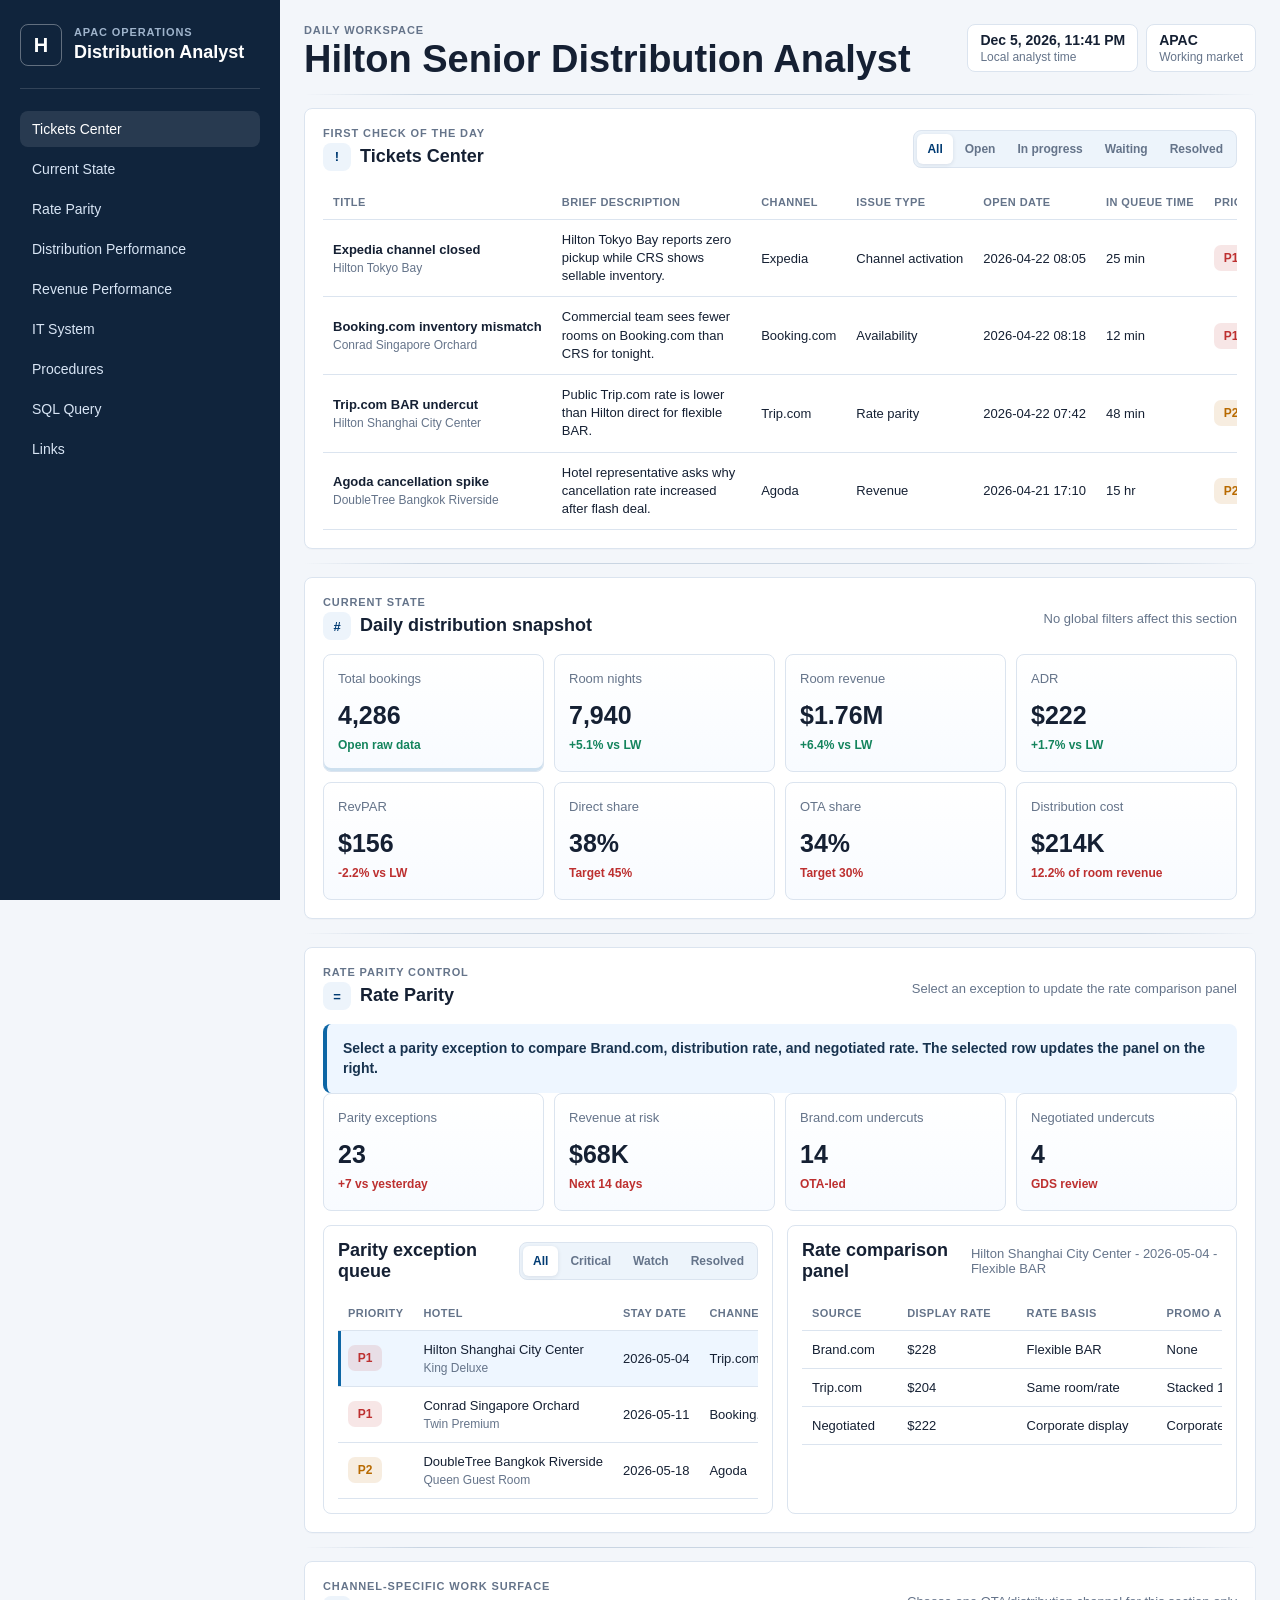
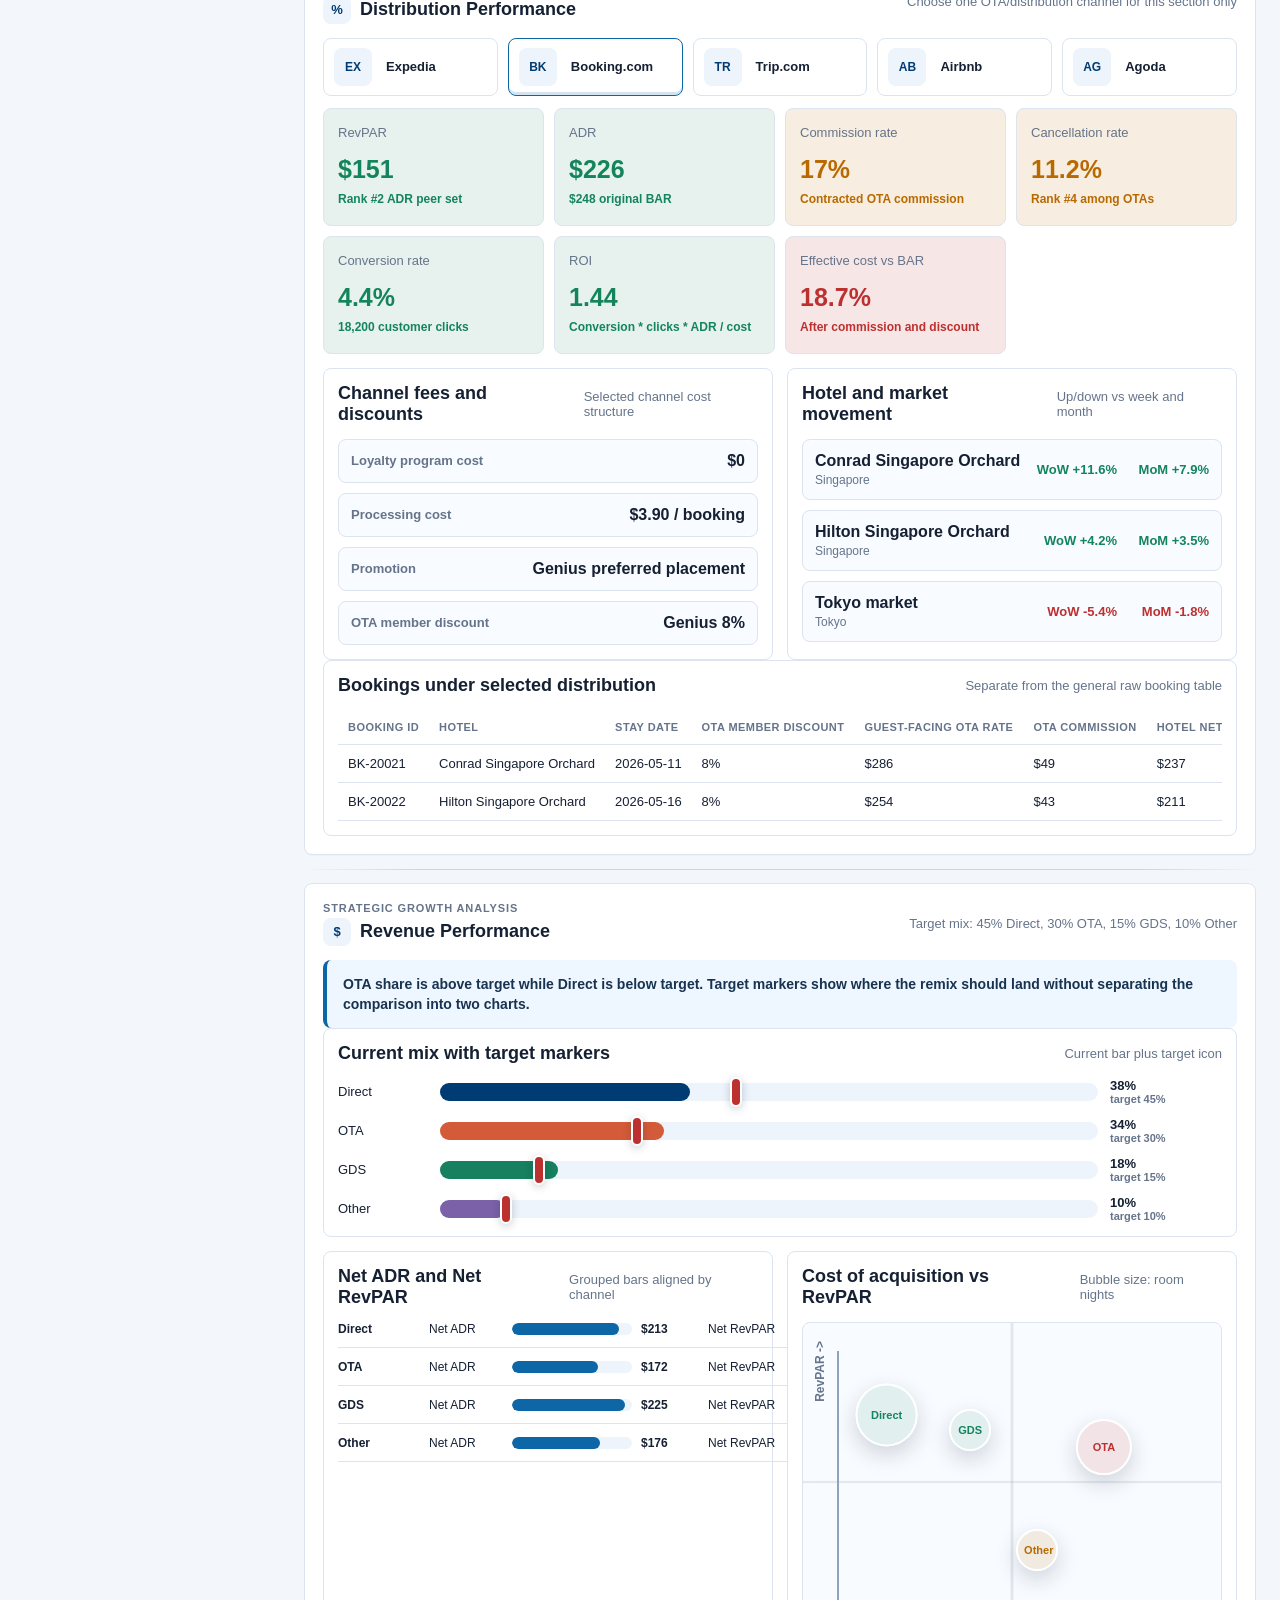
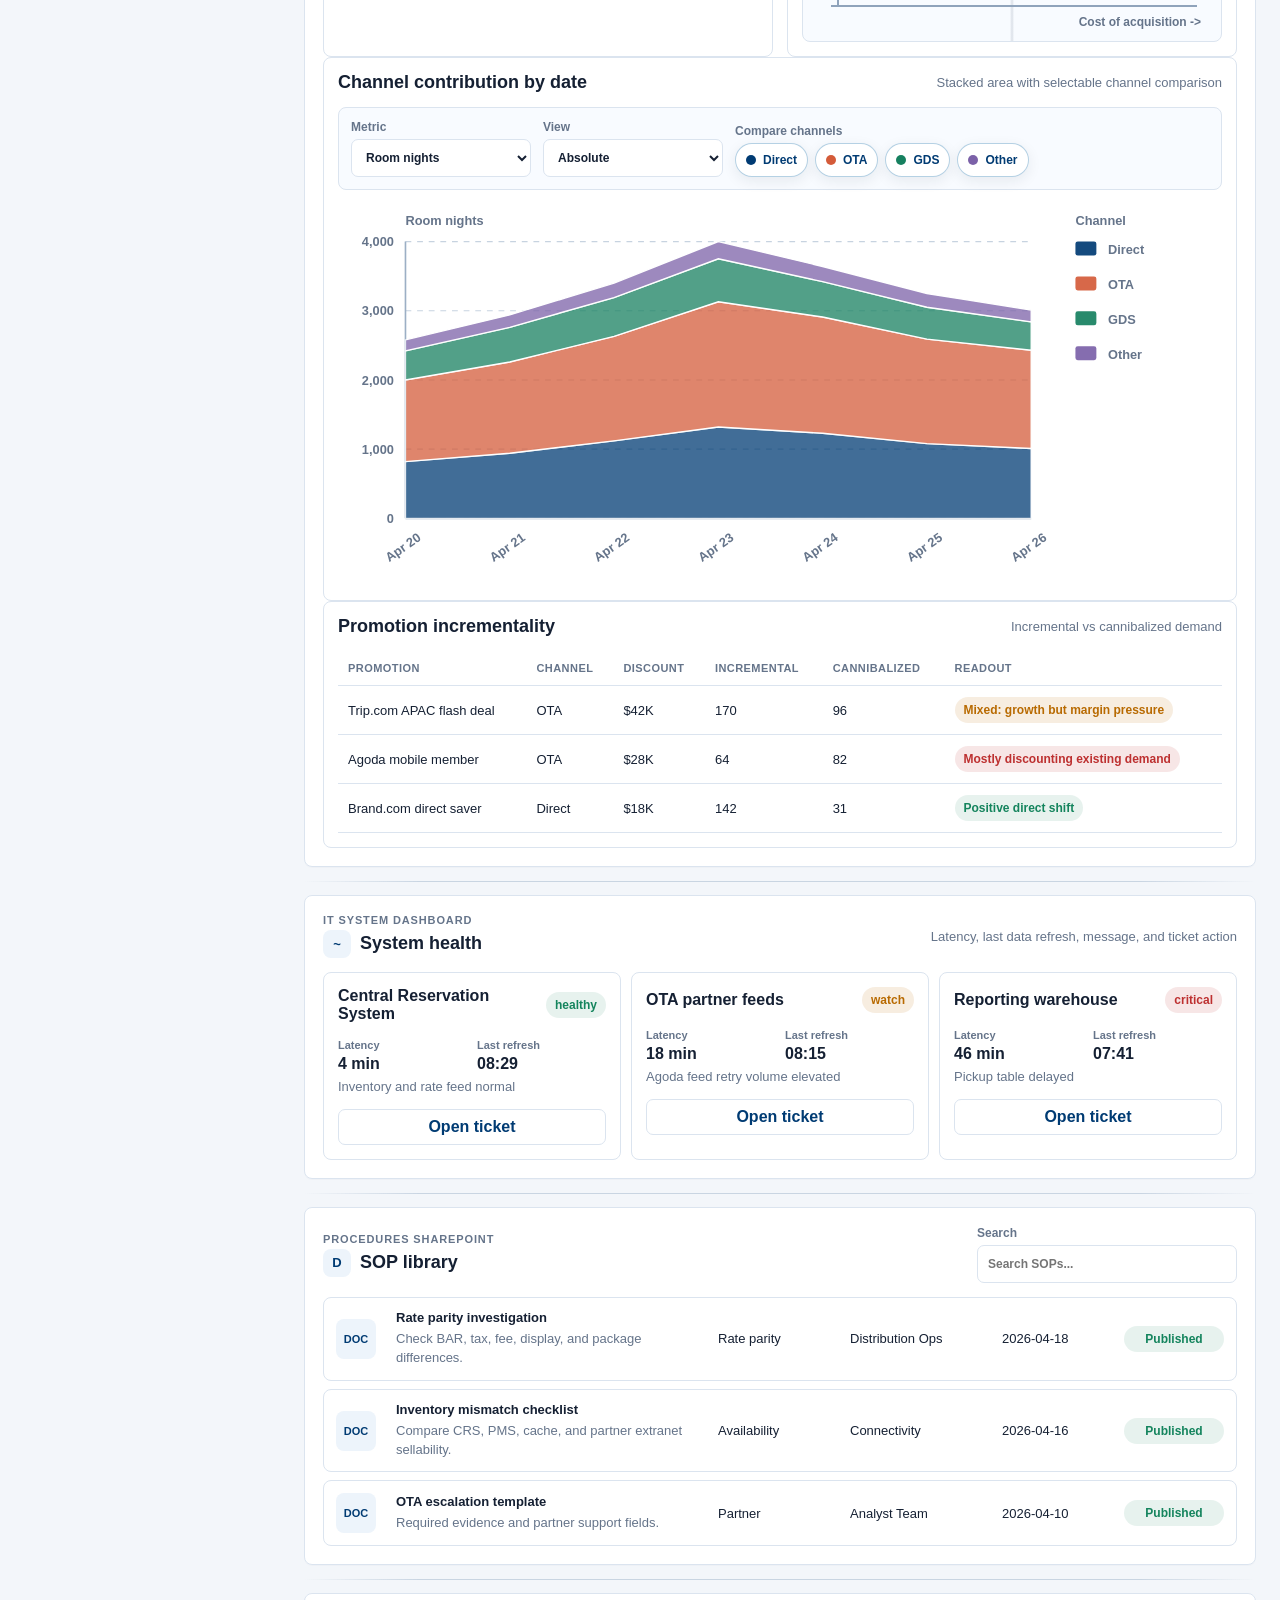
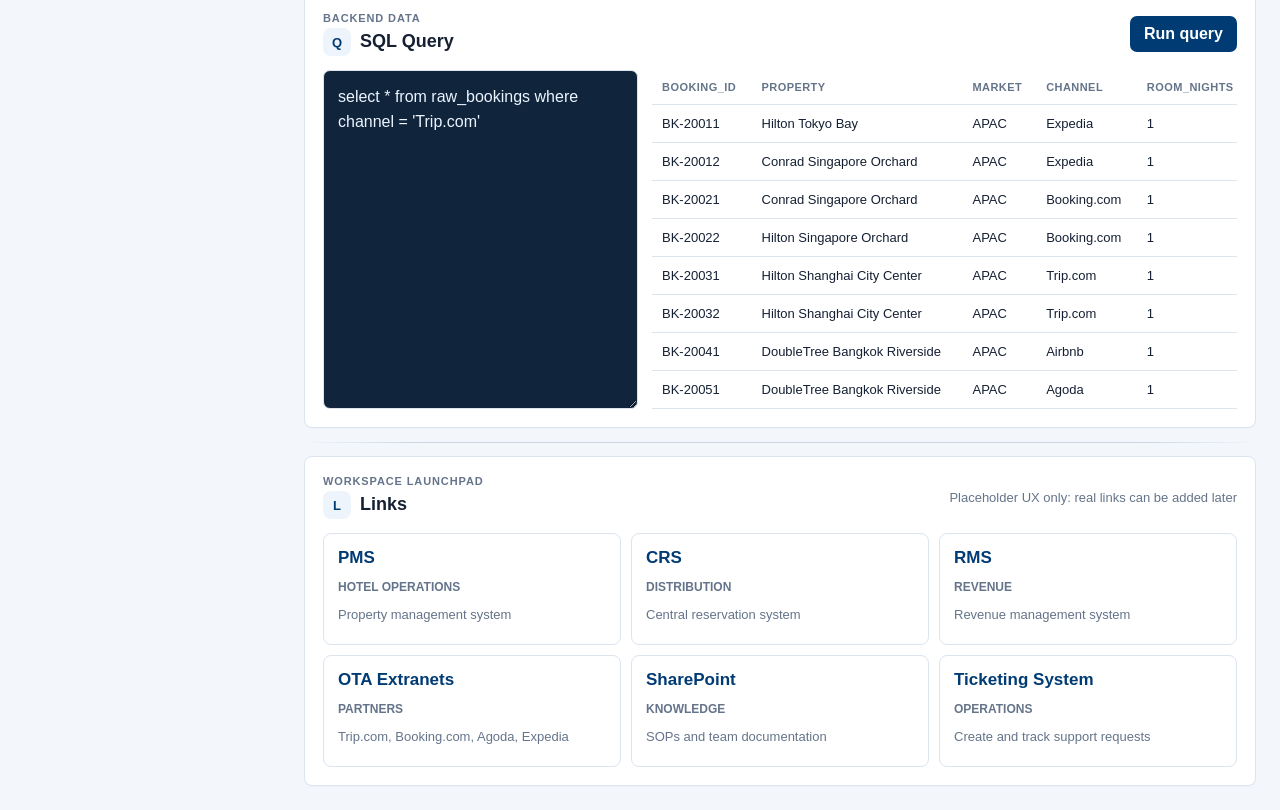
==== version2.html @ 053a87ff "ipload1" ====
<!doctype html>
<html lang="en">
  <head>
    <meta charset="utf-8" />
    <meta name="viewport" content="width=device-width, initial-scale=1" />
    <title>Hilton Sr Distribution Analyst Workspace - Version 2</title>
    <link rel="stylesheet" href="styles.css" />
  </head>
  <body>
    <div class="app-shell">
      <aside class="sidebar" aria-label="Workspace navigation">
        <div class="brand-lockup">
          <span class="brand-mark">H</span>
          <div>
            <p class="eyebrow">APAC Operations</p>
            <h1>Distribution Analyst</h1>
          </div>
        </div>

        <nav class="nav-list">
          <a href="#tickets" class="nav-link active">Tickets Center</a>
          <a href="#current-state" class="nav-link">Current State</a>
          <a href="#rate-parity" class="nav-link">Rate Parity</a>
          <a href="#distribution-performance" class="nav-link">Distribution Performance</a>
          <a href="#revenue-performance" class="nav-link">Revenue Performance</a>
          <a href="#it-system" class="nav-link">IT System</a>
          <a href="#procedures" class="nav-link">Procedures</a>
          <a href="#sql-query" class="nav-link">SQL Query</a>
          <a href="#links" class="nav-link">Links</a>
        </nav>
      </aside>

      <main class="workspace">
        <header class="topbar">
          <div>
            <p class="eyebrow">Daily workspace</p>
            <h2>Hilton Senior Distribution Analyst</h2>
          </div>
          <div class="context-strip" aria-label="Workspace context">
            <span><b id="currentDateLabel">Apr 22, 2026 08:30</b> Local analyst time</span>
            <span><b>APAC</b> Working market</span>
          </div>
        </header>

        <section id="tickets" class="section-block isolated-section">
          <div class="section-heading">
            <div>
              <p class="eyebrow">First check of the day</p>
              <h3><span class="title-icon">!</span>Tickets Center</h3>
            </div>
            <div class="segmented" role="group" aria-label="Ticket filter">
              <button class="segment active" data-ticket-filter="all">All</button>
              <button class="segment" data-ticket-filter="open">Open</button>
              <button class="segment" data-ticket-filter="in progress">In progress</button>
              <button class="segment" data-ticket-filter="waiting">Waiting</button>
              <button class="segment" data-ticket-filter="resolved">Resolved</button>
            </div>
          </div>
          <div class="table-scroll">
            <table class="ticket-table">
              <thead>
                <tr>
                  <th>Title</th>
                  <th>Brief description</th>
                  <th>Channel</th>
                  <th>Issue type</th>
                  <th>Open date</th>
                  <th>In queue time</th>
                  <th>Priority</th>
                  <th>Status</th>
                </tr>
              </thead>
              <tbody id="ticketRows"></tbody>
            </table>
          </div>
        </section>

        <section id="current-state" class="section-block isolated-section">
          <div class="section-heading">
            <div>
              <p class="eyebrow">Current state</p>
              <h3><span class="title-icon">#</span>Daily distribution snapshot</h3>
            </div>
            <span class="muted">No global filters affect this section</span>
          </div>
          <div id="kpiGrid" class="kpi-grid"></div>
        </section>

        <section id="rate-parity" class="section-block isolated-section parity-monitor">
          <div class="section-heading">
            <div>
              <p class="eyebrow">Rate parity control</p>
              <h3><span class="title-icon">=</span>Rate Parity</h3>
            </div>
            <span class="muted">Select an exception to update the rate comparison panel</span>
          </div>

          <div class="insight-callout" id="parityInsight"></div>
          <div id="parityKpiGrid" class="kpi-grid"></div>

          <div class="story-grid">
            <article class="story-card wide-table">
              <div class="table-header">
                <h3>Parity exception queue</h3>
                <div class="segmented" role="group" aria-label="Parity severity filter">
                  <button class="segment active" data-parity-filter="all">All</button>
                  <button class="segment" data-parity-filter="critical">Critical</button>
                  <button class="segment" data-parity-filter="watch">Watch</button>
                  <button class="segment" data-parity-filter="resolved">Resolved</button>
                </div>
              </div>
              <div class="table-scroll">
                <table>
                  <thead>
                    <tr>
                      <th>Priority</th>
                      <th>Hotel</th>
                      <th>Stay date</th>
                      <th>Channel</th>
                      <th>Brand.com</th>
                      <th>Channel</th>
                      <th>Negotiated</th>
                      <th>Gap</th>
                      <th>Root cause</th>
                      <th>Status</th>
                    </tr>
                  </thead>
                  <tbody id="parityExceptionRows"></tbody>
                </table>
              </div>
            </article>

            <article class="story-card">
              <div class="table-header">
                <h3>Rate comparison panel</h3>
                <span class="muted" id="selectedParityContext"></span>
              </div>
              <div class="table-scroll">
                <table>
                  <thead>
                    <tr>
                      <th>Source</th>
                      <th>Display rate</th>
                      <th>Rate basis</th>
                      <th>Promo applied</th>
                      <th>Assessment</th>
                    </tr>
                  </thead>
                  <tbody id="rateComparisonRows"></tbody>
                </table>
              </div>
            </article>
          </div>
        </section>

        <section id="distribution-performance" class="section-block isolated-section">
          <div class="section-heading">
            <div>
              <p class="eyebrow">Channel-specific work surface</p>
              <h3><span class="title-icon">%</span>Distribution Performance</h3>
            </div>
            <span class="muted">Choose one OTA/distribution channel for this section only</span>
          </div>

          <div id="channelSelector" class="channel-selector" aria-label="Distribution channel selector"></div>
          <div id="distributionSnapshot" class="kpi-grid"></div>

          <div class="story-grid">
            <article class="story-card">
              <div class="table-header">
                <h3>Channel fees and discounts</h3>
                <span class="muted">Selected channel cost structure</span>
              </div>
              <div id="feeList" class="fee-list"></div>
            </article>

            <article class="story-card">
              <div class="table-header">
                <h3>Hotel and market movement</h3>
                <span class="muted">Up/down vs week and month</span>
              </div>
              <div id="marketMovementList" class="movement-list"></div>
            </article>
          </div>

          <article class="story-card">
            <div class="table-header">
              <h3>Bookings under selected distribution</h3>
              <span class="muted">Separate from the general raw booking table</span>
            </div>
            <div class="table-scroll">
              <table>
                <thead>
                  <tr>
                    <th>Booking ID</th>
                    <th>Hotel</th>
                    <th>Stay date</th>
                    <th>OTA member discount</th>
                    <th>Guest-facing OTA rate</th>
                    <th>OTA commission</th>
                    <th>Hotel net before other costs</th>
                    <th>Effective cost vs original BAR</th>
                  </tr>
                </thead>
                <tbody id="distributionBookingRows"></tbody>
              </table>
            </div>
          </article>
        </section>

        <section id="revenue-performance" class="section-block isolated-section revenue-performance">
          <div class="section-heading">
            <div>
              <p class="eyebrow">Strategic growth analysis</p>
              <h3><span class="title-icon">$</span>Revenue Performance</h3>
            </div>
            <span class="muted">Target mix: 45% Direct, 30% OTA, 15% GDS, 10% Other</span>
          </div>

          <div class="insight-callout">
            OTA share is above target while Direct is below target. Target markers show where the remix should land without separating the comparison into two charts.
          </div>

          <article class="story-card">
            <div class="table-header">
              <h3>Current mix with target markers</h3>
              <span class="muted">Current bar plus target icon</span>
            </div>
            <div id="mixTargetChart" class="target-mix-chart"></div>
          </article>

          <div class="story-grid">
            <article class="story-card">
              <div class="table-header">
                <h3>Net ADR and Net RevPAR</h3>
                <span class="muted">Grouped bars aligned by channel</span>
              </div>
              <div id="netMetricBars" class="grouped-bars"></div>
            </article>

            <article class="story-card">
              <div class="table-header">
                <h3>Cost of acquisition vs RevPAR</h3>
                <span class="muted">Bubble size: room nights</span>
              </div>
              <div id="costRevparPlot" class="axis-plot" aria-label="Cost of acquisition vs RevPAR"></div>
            </article>
          </div>

          <article class="story-card">
            <div class="table-header">
              <h3>Channel contribution by date</h3>
              <span class="muted">Stacked area with selectable channel comparison</span>
            </div>
            <div class="chart-toolbar" aria-label="Channel contribution chart controls">
              <label>
                Metric
                <select id="contributionMetric">
                  <option value="roomNights">Room nights</option>
                  <option value="revenue">Revenue</option>
                </select>
              </label>
              <label>
                View
                <select id="contributionView">
                  <option value="absolute">Absolute</option>
                  <option value="share">Share %</option>
                </select>
              </label>
              <div>
                <span class="field-label">Compare channels</span>
                <div id="contributionChannelSelector" class="mini-channel-selector" aria-label="Select channels to compare"></div>
              </div>
            </div>
            <div id="dayContribution" class="stacked-area"></div>
          </article>

          <article class="story-card">
            <div class="table-header">
              <h3>Promotion incrementality</h3>
              <span class="muted">Incremental vs cannibalized demand</span>
            </div>
            <div class="table-scroll">
              <table>
                <thead>
                  <tr>
                    <th>Promotion</th>
                    <th>Channel</th>
                    <th>Discount</th>
                    <th>Incremental</th>
                    <th>Cannibalized</th>
                    <th>Readout</th>
                  </tr>
                </thead>
                <tbody id="incrementalityRows"></tbody>
              </table>
            </div>
          </article>
        </section>

        <section id="it-system" class="section-block isolated-section">
          <div class="section-heading">
            <div>
              <p class="eyebrow">IT system dashboard</p>
              <h3><span class="title-icon">~</span>System health</h3>
            </div>
            <span class="muted">Latency, last data refresh, message, and ticket action</span>
          </div>
          <div id="systemGrid" class="system-grid"></div>
        </section>

        <section id="procedures" class="section-block isolated-section">
          <div class="section-heading">
            <div>
              <p class="eyebrow">Procedures SharePoint</p>
              <h3><span class="title-icon">D</span>SOP library</h3>
            </div>
            <label class="library-search">
              Search
              <input id="procedureSearch" type="search" placeholder="Search SOPs..." />
            </label>
          </div>
          <div id="procedureGrid" class="procedure-library"></div>
        </section>

        <section id="sql-query" class="section-block isolated-section sql-workbench">
          <div class="section-heading">
            <div>
              <p class="eyebrow">Backend data</p>
              <h3><span class="title-icon">Q</span>SQL Query</h3>
            </div>
            <button id="runSql" class="primary-button">Run query</button>
          </div>
          <div class="sql-layout">
            <textarea id="sqlInput" spellcheck="false">select * from raw_bookings where channel = 'Trip.com'</textarea>
            <div class="table-scroll result-panel">
              <table>
                <thead>
                  <tr>
                    <th>booking_id</th>
                    <th>property</th>
                    <th>market</th>
                    <th>channel</th>
                    <th>room_nights</th>
                    <th>revenue</th>
                    <th>status</th>
                  </tr>
                </thead>
                <tbody id="sqlRows"></tbody>
              </table>
            </div>
          </div>
        </section>

        <section id="links" class="section-block isolated-section">
          <div class="section-heading">
            <div>
              <p class="eyebrow">Workspace launchpad</p>
              <h3><span class="title-icon">L</span>Links</h3>
            </div>
            <span class="muted">Placeholder UX only: real links can be added later</span>
          </div>
          <div id="quickLinks" class="quick-link-grid"></div>
        </section>
      </main>
    </div>

    <script src="script.js"></script>
  </body>
</html>
---- styles.css ----
:root {
  color-scheme: light;
  --bg: #f3f6fa;
  --surface: #ffffff;
  --surface-soft: #edf4fb;
  --ink: #152033;
  --muted: #65748a;
  --line: #dbe4ef;
  --blue: #003b73;
  --blue-2: #0d66a5;
  --green: #14845d;
  --amber: #b86a00;
  --red: #bd3030;
  --shadow: 0 18px 42px rgba(20, 34, 55, 0.08);
}

* {
  box-sizing: border-box;
}

html {
  scroll-behavior: smooth;
}

body {
  margin: 0;
  background: var(--bg);
  color: var(--ink);
  font-family: Inter, "Segoe UI", Arial, sans-serif;
  letter-spacing: 0;
}

button,
input,
select,
textarea {
  font: inherit;
}

.app-shell {
  min-height: 100vh;
  display: grid;
  grid-template-columns: 280px minmax(0, 1fr);
}

.sidebar {
  position: sticky;
  top: 0;
  height: 100vh;
  padding: 24px 20px;
  background: #10243c;
  color: #fff;
}

.brand-lockup {
  display: flex;
  align-items: center;
  gap: 12px;
  padding-bottom: 22px;
  border-bottom: 1px solid rgba(255, 255, 255, 0.14);
}

.brand-mark {
  display: grid;
  width: 42px;
  height: 42px;
  place-items: center;
  border: 1px solid rgba(255, 255, 255, 0.34);
  border-radius: 8px;
  font-weight: 900;
  font-size: 20px;
}

.brand-lockup h1,
.topbar h2,
.section-heading h3,
.table-header h3,
.system-card h4,
.promo-item h4,
.doc-row h4 {
  margin: 0;
}

.brand-lockup h1 {
  font-size: 18px;
  line-height: 1.2;
}

.eyebrow {
  margin: 0 0 4px;
  color: var(--muted);
  font-size: 11px;
  font-weight: 900;
  letter-spacing: 0.08em;
  text-transform: uppercase;
}

.sidebar .eyebrow {
  color: #9fb4cc;
}

.nav-list {
  display: grid;
  gap: 4px;
  margin-top: 22px;
}

.nav-link {
  color: #d8e5f5;
  text-decoration: none;
  padding: 10px 12px;
  border-radius: 8px;
  font-size: 14px;
}

.nav-link:hover,
.nav-link.active {
  background: rgba(255, 255, 255, 0.1);
  color: #fff;
}

.workspace {
  min-width: 0;
  padding: 24px;
}

.detail-page {
  max-width: 1320px;
  margin: 0 auto;
}

.topbar {
  display: flex;
  justify-content: space-between;
  align-items: flex-start;
  gap: 16px;
  margin-bottom: 16px;
}

.topbar h2 {
  font-size: clamp(24px, 3vw, 38px);
  line-height: 1.05;
}

.freshness {
  display: inline-flex;
  align-items: center;
  gap: 8px;
  min-height: 34px;
  padding: 0 12px;
  border: 1px solid var(--line);
  border-radius: 8px;
  background: var(--surface);
  color: var(--muted);
  font-size: 13px;
}

.context-strip {
  display: flex;
  flex-wrap: wrap;
  gap: 8px;
  justify-content: flex-end;
}

.context-strip span {
  display: grid;
  gap: 2px;
  min-height: 42px;
  padding: 7px 12px;
  border: 1px solid var(--line);
  border-radius: 8px;
  background: var(--surface);
  color: var(--muted);
  font-size: 12px;
}

.context-strip b {
  color: var(--ink);
  font-size: 14px;
}

.pulse {
  width: 8px;
  height: 8px;
  border-radius: 999px;
  background: var(--green);
  box-shadow: 0 0 0 5px rgba(20, 132, 93, 0.12);
}

.control-bar {
  position: sticky;
  top: 0;
  z-index: 5;
  display: grid;
  grid-template-columns: repeat(4, minmax(130px, 1fr)) minmax(220px, 1.4fr);
  gap: 10px;
  padding: 12px;
  margin-bottom: 18px;
  border: 1px solid var(--line);
  border-radius: 8px;
  background: rgba(255, 255, 255, 0.94);
  box-shadow: var(--shadow);
  backdrop-filter: blur(10px);
}

label {
  display: grid;
  gap: 5px;
  color: var(--muted);
  font-size: 12px;
  font-weight: 800;
}

select,
input,
textarea {
  width: 100%;
  border: 1px solid var(--line);
  border-radius: 7px;
  background: #fff;
  color: var(--ink);
}

select,
input {
  min-height: 38px;
  padding: 0 10px;
}

.section-block {
  margin-top: 28px;
  padding: 18px;
  border: 1px solid var(--line);
  border-radius: 8px;
  background: var(--surface);
}

.isolated-section {
  position: relative;
  box-shadow: 0 1px 0 rgba(20, 34, 55, 0.02);
}

.isolated-section::before {
  content: "";
  position: absolute;
  top: -15px;
  left: 0;
  right: 0;
  height: 1px;
  background: linear-gradient(90deg, transparent, #c9d5e2 12%, #c9d5e2 88%, transparent);
}

.title-icon {
  display: inline-grid;
  width: 28px;
  height: 28px;
  place-items: center;
  margin-right: 9px;
  border-radius: 8px;
  background: var(--surface-soft);
  color: var(--blue);
  font-size: 13px;
  font-weight: 900;
  vertical-align: middle;
}

.section-heading,
.table-header {
  display: flex;
  align-items: center;
  justify-content: space-between;
  gap: 16px;
  margin-bottom: 14px;
}

.section-heading.compact {
  margin-bottom: 8px;
}

.section-heading h3,
.table-header h3 {
  font-size: 18px;
}

.muted {
  color: var(--muted);
  font-size: 13px;
}

.kpi-grid,
.mini-kpi-grid {
  display: grid;
  grid-template-columns: repeat(4, minmax(150px, 1fr));
  gap: 10px;
}

.kpi-card,
.mini-kpi {
  min-height: 118px;
  padding: 14px;
  border: 1px solid var(--line);
  border-radius: 8px;
  background: linear-gradient(180deg, #fff, #f8fbff);
  color: inherit;
  text-decoration: none;
}

.kpi-link {
  cursor: pointer;
  box-shadow: inset 0 -3px 0 rgba(13, 102, 165, 0.18);
}

.kpi-link:hover {
  border-color: var(--blue-2);
}

.kpi-card strong,
.mini-kpi strong {
  display: block;
  margin-top: 14px;
  font-size: 25px;
}

.kpi-card small,
.mini-kpi small {
  display: inline-flex;
  margin-top: 8px;
  font-size: 12px;
  font-weight: 800;
}

.kpi-card span,
.mini-kpi span,
.mini-kpi small {
  color: var(--muted);
  font-size: 13px;
}

.delta {
  display: inline-flex;
  margin-top: 9px;
  font-weight: 900;
  font-size: 12px;
}

.delta.up {
  color: var(--green);
}

.delta.down {
  color: var(--red);
}

.story-grid {
  display: grid;
  grid-template-columns: repeat(2, minmax(0, 1fr));
  gap: 14px;
  margin-top: 14px;
}

.story-card {
  min-width: 0;
  padding: 14px;
  border: 1px solid var(--line);
  border-radius: 8px;
  background: #fff;
}

.channel-selector {
  display: grid;
  grid-template-columns: repeat(5, minmax(120px, 1fr));
  gap: 10px;
  margin-bottom: 12px;
}

.channel-button {
  display: grid;
  grid-template-columns: 42px 1fr;
  gap: 10px;
  align-items: center;
  min-height: 58px;
  padding: 8px 10px;
  border: 1px solid var(--line);
  border-radius: 8px;
  background: #fff;
  color: var(--ink);
  cursor: pointer;
  text-align: left;
}

.channel-button span {
  display: grid;
  width: 38px;
  height: 38px;
  place-items: center;
  border-radius: 8px;
  background: var(--surface-soft);
  color: var(--blue);
  font-size: 12px;
  font-weight: 900;
}

.channel-button strong {
  font-size: 13px;
}

.channel-button.active {
  border-color: var(--blue-2);
  box-shadow: inset 0 -3px 0 rgba(13, 102, 165, 0.18);
}

.fee-list {
  display: grid;
  gap: 10px;
}

.fee-row {
  display: flex;
  align-items: center;
  justify-content: space-between;
  gap: 12px;
  padding: 12px;
  border: 1px solid var(--line);
  border-radius: 8px;
  background: #f8fbff;
}

.fee-row span {
  color: var(--muted);
  font-size: 13px;
  font-weight: 800;
}

.stacked-area svg {
  width: 100%;
  min-height: 220px;
}

.stacked-area text {
  fill: var(--muted);
  font-size: 11px;
  font-weight: 800;
}

.chart-axis {
  stroke: #9cafc5;
  stroke-width: 1.4;
}

.chart-gridline {
  stroke: #b8c7d8;
  stroke-dasharray: 5 5;
  stroke-width: 1;
  opacity: 0.78;
}

.chart-toolbar {
  display: grid;
  grid-template-columns: repeat(2, minmax(130px, 180px)) minmax(240px, 1fr);
  gap: 12px;
  align-items: end;
  margin-bottom: 12px;
  padding: 12px;
  border: 1px solid var(--line);
  border-radius: 8px;
  background: #f8fbff;
}

.field-label {
  display: block;
  margin-bottom: 5px;
  color: var(--muted);
  font-size: 12px;
  font-weight: 700;
}

.mini-channel-selector {
  display: flex;
  flex-wrap: wrap;
  gap: 7px;
}

.channel-toggle {
  display: inline-flex;
  min-height: 34px;
  align-items: center;
  gap: 7px;
  border: 1px solid var(--line);
  border-radius: 999px;
  background: #fff;
  color: var(--muted);
  cursor: pointer;
  padding: 0 10px;
  font-size: 12px;
  font-weight: 900;
}

.channel-toggle i {
  display: inline-block;
  width: 10px;
  height: 10px;
  border-radius: 999px;
}

.channel-toggle.active {
  border-color: rgba(13, 102, 165, 0.3);
  color: var(--blue);
  box-shadow: 0 4px 14px rgba(20, 34, 55, 0.08);
}

.movement-list {
  display: grid;
  gap: 10px;
}

.movement-item {
  display: grid;
  grid-template-columns: minmax(170px, 1fr) 82px 82px;
  align-items: center;
  gap: 10px;
  padding: 12px;
  border: 1px solid var(--line);
  border-radius: 8px;
  background: #f8fbff;
}

.movement-item strong,
.movement-item span {
  display: block;
}

.movement-item span {
  margin-top: 3px;
  color: var(--muted);
  font-size: 12px;
}

.movement-item b {
  justify-self: end;
  font-size: 13px;
}

.movement-item.up b {
  color: var(--green);
}

.movement-item.down b {
  color: var(--red);
}

.movement-item.mixed b {
  color: var(--amber);
}

.wide-table {
  min-width: 0;
}

.insight-callout {
  padding: 14px 16px;
  border-left: 4px solid var(--blue-2);
  border-radius: 8px;
  background: #eef6ff;
  color: #18334f;
  font-size: 14px;
  font-weight: 800;
  line-height: 1.45;
}

.table-scroll {
  overflow-x: auto;
}

table {
  width: 100%;
  min-width: 760px;
  border-collapse: collapse;
}

th,
td {
  padding: 11px 10px;
  border-bottom: 1px solid var(--line);
  text-align: left;
  font-size: 13px;
  white-space: nowrap;
}

th {
  color: var(--muted);
  font-size: 11px;
  font-weight: 900;
  letter-spacing: 0.04em;
  text-transform: uppercase;
}

tbody tr:hover {
  background: #f8fbff;
}

.description-cell {
  max-width: 330px;
  white-space: normal;
  line-height: 1.4;
}

.table-subtext {
  display: block;
  margin-top: 4px;
  color: var(--muted);
  font-size: 12px;
}

.ticket-table {
  min-width: 1060px;
}

.status-pill,
.priority {
  display: inline-flex;
  align-items: center;
  justify-content: center;
  min-height: 26px;
  padding: 0 9px;
  border-radius: 999px;
  font-size: 12px;
  font-weight: 900;
}

.priority {
  min-width: 34px;
  border-radius: 7px;
  background: rgba(13, 102, 165, 0.1);
  color: var(--blue-2);
}

.healthy {
  background: rgba(20, 132, 93, 0.1);
  color: var(--green);
}

.watch,
.priority.p2,
.priority.p3 {
  background: rgba(184, 106, 0, 0.12);
  color: var(--amber);
}

.critical,
.priority.p1 {
  background: rgba(189, 48, 48, 0.12);
  color: var(--red);
}

.resolved {
  background: rgba(101, 116, 138, 0.12);
  color: var(--muted);
}

.segmented {
  display: inline-flex;
  gap: 2px;
  padding: 3px;
  border: 1px solid var(--line);
  border-radius: 8px;
  background: var(--surface-soft);
}

.segment {
  min-height: 30px;
  border: 0;
  border-radius: 6px;
  background: transparent;
  color: var(--muted);
  cursor: pointer;
  padding: 0 10px;
  font-size: 12px;
  font-weight: 900;
}

.segment.active {
  background: #fff;
  color: var(--blue);
  box-shadow: 0 1px 4px rgba(20, 34, 55, 0.1);
}

.promo-list,
.currency-panel,
.mix-compare,
.dual-bar-chart,
.day-grid {
  display: grid;
  gap: 10px;
}

.target-mix-chart {
  display: grid;
  gap: 12px;
}

.target-mix-row {
  display: grid;
  grid-template-columns: 90px minmax(160px, 1fr) 112px;
  gap: 12px;
  align-items: center;
  font-size: 13px;
}

.target-track {
  position: relative;
  height: 18px;
  border-radius: 999px;
  background: var(--surface-soft);
}

.target-fill {
  height: 100%;
  border-radius: inherit;
}

.target-track i {
  position: absolute;
  top: -6px;
  width: 12px;
  height: 30px;
  transform: translateX(-50%);
  border: 2px solid #fff;
  border-radius: 999px;
  background: var(--red);
  box-shadow: 0 2px 8px rgba(20, 34, 55, 0.22);
}

.target-mix-row small {
  display: block;
  color: var(--muted);
  font-size: 11px;
}

.grouped-bars {
  display: grid;
  gap: 12px;
}

.metric-row {
  display: grid;
  grid-template-columns: 82px 74px minmax(120px, 1fr) 58px 82px minmax(120px, 1fr) 58px;
  gap: 9px;
  align-items: center;
  padding-bottom: 11px;
  border-bottom: 1px solid var(--line);
  font-size: 12px;
}

.green-fill .bar-fill {
  background: var(--green);
}

.axis-plot {
  position: relative;
  min-height: 320px;
  border: 1px solid var(--line);
  border-radius: 8px;
  background:
    linear-gradient(90deg, transparent 49.5%, rgba(101, 116, 138, 0.2) 50%, transparent 50.5%),
    linear-gradient(0deg, transparent 49.5%, rgba(101, 116, 138, 0.2) 50%, transparent 50.5%),
    #f8fbff;
}

.axis-plot::before {
  content: "";
  position: absolute;
  left: 28px;
  right: 24px;
  bottom: 34px;
  height: 2px;
  background: #8fa3bb;
}

.axis-plot::after {
  content: "";
  position: absolute;
  left: 34px;
  top: 28px;
  bottom: 34px;
  width: 2px;
  background: #8fa3bb;
}

.axis-label {
  position: absolute;
  color: var(--muted);
  font-size: 12px;
  font-weight: 900;
}

.x-axis {
  right: 20px;
  bottom: 12px;
}

.y-axis {
  left: 10px;
  top: 18px;
  writing-mode: vertical-rl;
  transform: rotate(180deg);
}

.axis-plot .profit-bubble {
  z-index: 2;
}

.stacked-area {
  display: grid;
  gap: 12px;
}

.stacked-area svg {
  overflow: visible;
}

.stacked-area polygon {
  transition: opacity 180ms ease;
}

.promo-item {
  display: grid;
  grid-template-columns: auto 1fr;
  gap: 10px;
  align-items: start;
  padding: 12px;
  border: 1px solid var(--line);
  border-radius: 8px;
  background: #f8fbff;
}

.promo-item p,
.system-card p,
.doc-row p {
  margin: 5px 0 0;
  color: var(--muted);
  font-size: 13px;
  line-height: 1.45;
}

.selectable-row {
  cursor: pointer;
}

.selectable-row.selected {
  background: #eef6ff;
  box-shadow: inset 3px 0 0 var(--blue-2);
}

.currency-panel dl {
  display: grid;
  gap: 10px;
  margin: 0;
}

.currency-panel div {
  padding: 10px;
  border: 1px solid var(--line);
  border-radius: 8px;
  background: #f8fbff;
}

.currency-panel dt {
  color: var(--muted);
  font-size: 11px;
  font-weight: 900;
  text-transform: uppercase;
}

.currency-panel dd {
  margin: 4px 0 0;
  font-size: 13px;
  font-weight: 800;
}

.mix-bar-row,
.dual-bar-row {
  display: grid;
  grid-template-columns: 88px minmax(120px, 1fr) 48px;
  gap: 10px;
  align-items: center;
  font-size: 13px;
}

.dual-bar-row {
  grid-template-columns: 82px 72px minmax(110px, 1fr) 60px;
  padding-bottom: 10px;
  border-bottom: 1px solid var(--line);
}

.bar-track {
  height: 12px;
  overflow: hidden;
  border-radius: 999px;
  background: var(--surface-soft);
}

.bar-fill {
  height: 100%;
  border-radius: inherit;
  background: var(--blue-2);
}

.muted-fill .bar-fill {
  background: var(--green);
}

.pie-layout {
  display: grid;
  grid-template-columns: 190px 1fr;
  gap: 18px;
  align-items: center;
}

.mix-pie {
  width: 180px;
  aspect-ratio: 1;
  border-radius: 50%;
  border: 10px solid #fff;
  box-shadow: inset 0 0 0 1px var(--line), 0 10px 24px rgba(20, 34, 55, 0.12);
}

.mix-legend {
  display: grid;
  gap: 8px;
}

.mix-legend span {
  display: flex;
  align-items: center;
  gap: 8px;
  color: var(--muted);
  font-size: 13px;
  font-weight: 800;
}

.mix-legend i {
  width: 10px;
  height: 10px;
  border-radius: 999px;
}

.profit-plot {
  position: relative;
  min-height: 320px;
  border: 1px solid var(--line);
  border-radius: 8px;
  background:
    linear-gradient(90deg, transparent 49.5%, rgba(101, 116, 138, 0.24) 50%, transparent 50.5%),
    linear-gradient(0deg, transparent 49.5%, rgba(101, 116, 138, 0.24) 50%, transparent 50.5%),
    #f8fbff;
}

.profit-plot::before,
.profit-plot::after {
  position: absolute;
  color: var(--muted);
  font-size: 11px;
  font-weight: 900;
}

.profit-plot::before {
  content: "Higher RevPAR";
  left: 12px;
  top: 10px;
}

.profit-plot::after {
  content: "Higher acquisition cost";
  right: 12px;
  bottom: 10px;
}

.profit-bubble {
  position: absolute;
  transform: translate(-50%, 50%);
  border: 2px solid #fff;
  border-radius: 999px;
  box-shadow: 0 8px 22px rgba(20, 34, 55, 0.18);
  cursor: default;
  font-size: 11px;
  font-weight: 900;
}

.day-row {
  display: grid;
  grid-template-columns: 42px minmax(0, 1fr);
  gap: 8px;
  align-items: center;
}

.day-row > span {
  display: inline-flex;
  align-items: center;
  justify-content: center;
  min-width: 26px;
  height: 28px;
  color: #fff;
  font-size: 10px;
  font-weight: 900;
}

.day-row {
  grid-template-columns: 42px repeat(4, minmax(0, 1fr));
}

.system-grid {
  display: grid;
  grid-template-columns: repeat(3, minmax(180px, 1fr));
  gap: 10px;
}

.system-card {
  padding: 14px;
  border: 1px solid var(--line);
  border-radius: 8px;
  background: #fff;
}

.system-meta {
  display: grid;
  grid-template-columns: 1fr 1fr;
  gap: 10px;
  margin-top: 12px;
}

.metric-label {
  color: var(--muted);
  font-size: 11px;
  font-weight: 900;
}

.metric-value {
  display: block;
  margin-top: 2px;
  font-weight: 900;
}

.primary-button,
.secondary-button {
  min-height: 36px;
  border: 0;
  border-radius: 7px;
  background: var(--blue);
  color: #fff;
  cursor: pointer;
  font-weight: 900;
  padding: 0 14px;
}

.return-link {
  display: inline-flex;
  align-items: center;
  text-decoration: none;
}

.secondary-button {
  width: 100%;
  margin-top: 12px;
  border: 1px solid var(--line);
  background: #fff;
  color: var(--blue);
}

.library-search {
  width: min(260px, 100%);
}

.procedure-library {
  display: grid;
  gap: 8px;
}

.doc-row {
  display: grid;
  grid-template-columns: 48px minmax(220px, 1fr) 120px 140px 110px 100px;
  gap: 12px;
  align-items: center;
  padding: 12px;
  border: 1px solid var(--line);
  border-radius: 8px;
  background: #fff;
  font-size: 13px;
}

.doc-icon {
  display: grid;
  width: 40px;
  height: 40px;
  place-items: center;
  border-radius: 8px;
  background: var(--surface-soft);
  color: var(--blue);
  font-size: 11px;
  font-weight: 900;
}

.sql-layout {
  display: grid;
  grid-template-columns: minmax(260px, 0.7fr) minmax(0, 1.3fr);
  gap: 14px;
}

textarea {
  min-height: 230px;
  resize: vertical;
  padding: 14px;
  background: #10243c;
  color: #ecf5ff;
  line-height: 1.55;
}

.quick-link-grid {
  display: grid;
  grid-template-columns: repeat(3, minmax(180px, 1fr));
  gap: 10px;
}

.quick-link {
  display: grid;
  gap: 6px;
  min-height: 112px;
  padding: 14px;
  border: 1px solid var(--line);
  border-radius: 8px;
  background: #fff;
  color: var(--ink);
  text-align: left;
  cursor: not-allowed;
}

.quick-link span {
  color: var(--blue);
  font-size: 17px;
  font-weight: 900;
}

.quick-link strong {
  color: var(--muted);
  font-size: 12px;
  text-transform: uppercase;
}

.quick-link small {
  color: var(--muted);
  font-size: 13px;
  line-height: 1.4;
}

.empty-state {
  padding: 18px;
  color: var(--muted);
  border: 1px dashed var(--line);
  border-radius: 8px;
}

@media (max-width: 1180px) {
  .app-shell {
    grid-template-columns: 1fr;
  }

  .sidebar {
    position: static;
    height: auto;
  }

  .nav-list {
    grid-template-columns: repeat(3, minmax(140px, 1fr));
  }

  .control-bar,
  .story-grid,
  .sql-layout {
    grid-template-columns: 1fr;
  }

  .kpi-grid,
  .mini-kpi-grid,
  .system-grid,
  .quick-link-grid,
  .channel-selector {
    grid-template-columns: repeat(2, minmax(150px, 1fr));
  }

  .doc-row {
    grid-template-columns: 48px minmax(220px, 1fr) 120px 120px;
  }
}

@media (max-width: 720px) {
  .workspace {
    padding: 14px;
  }

  .topbar,
  .section-heading,
  .table-header {
    display: grid;
    grid-template-columns: 1fr;
  }

  .nav-list,
  .control-bar,
  .kpi-grid,
  .mini-kpi-grid,
  .system-grid,
  .quick-link-grid,
  .pie-layout,
  .channel-selector {
    grid-template-columns: 1fr;
  }

  .segmented {
    overflow-x: auto;
  }

  .mix-bar-row {
    grid-template-columns: 72px minmax(100px, 1fr) 42px;
  }

  .dual-bar-row,
  .metric-row,
  .chart-toolbar,
  .target-mix-row,
  .movement-item,
  .doc-row {
    grid-template-columns: 1fr;
  }

  .movement-item b {
    justify-self: start;
  }
}
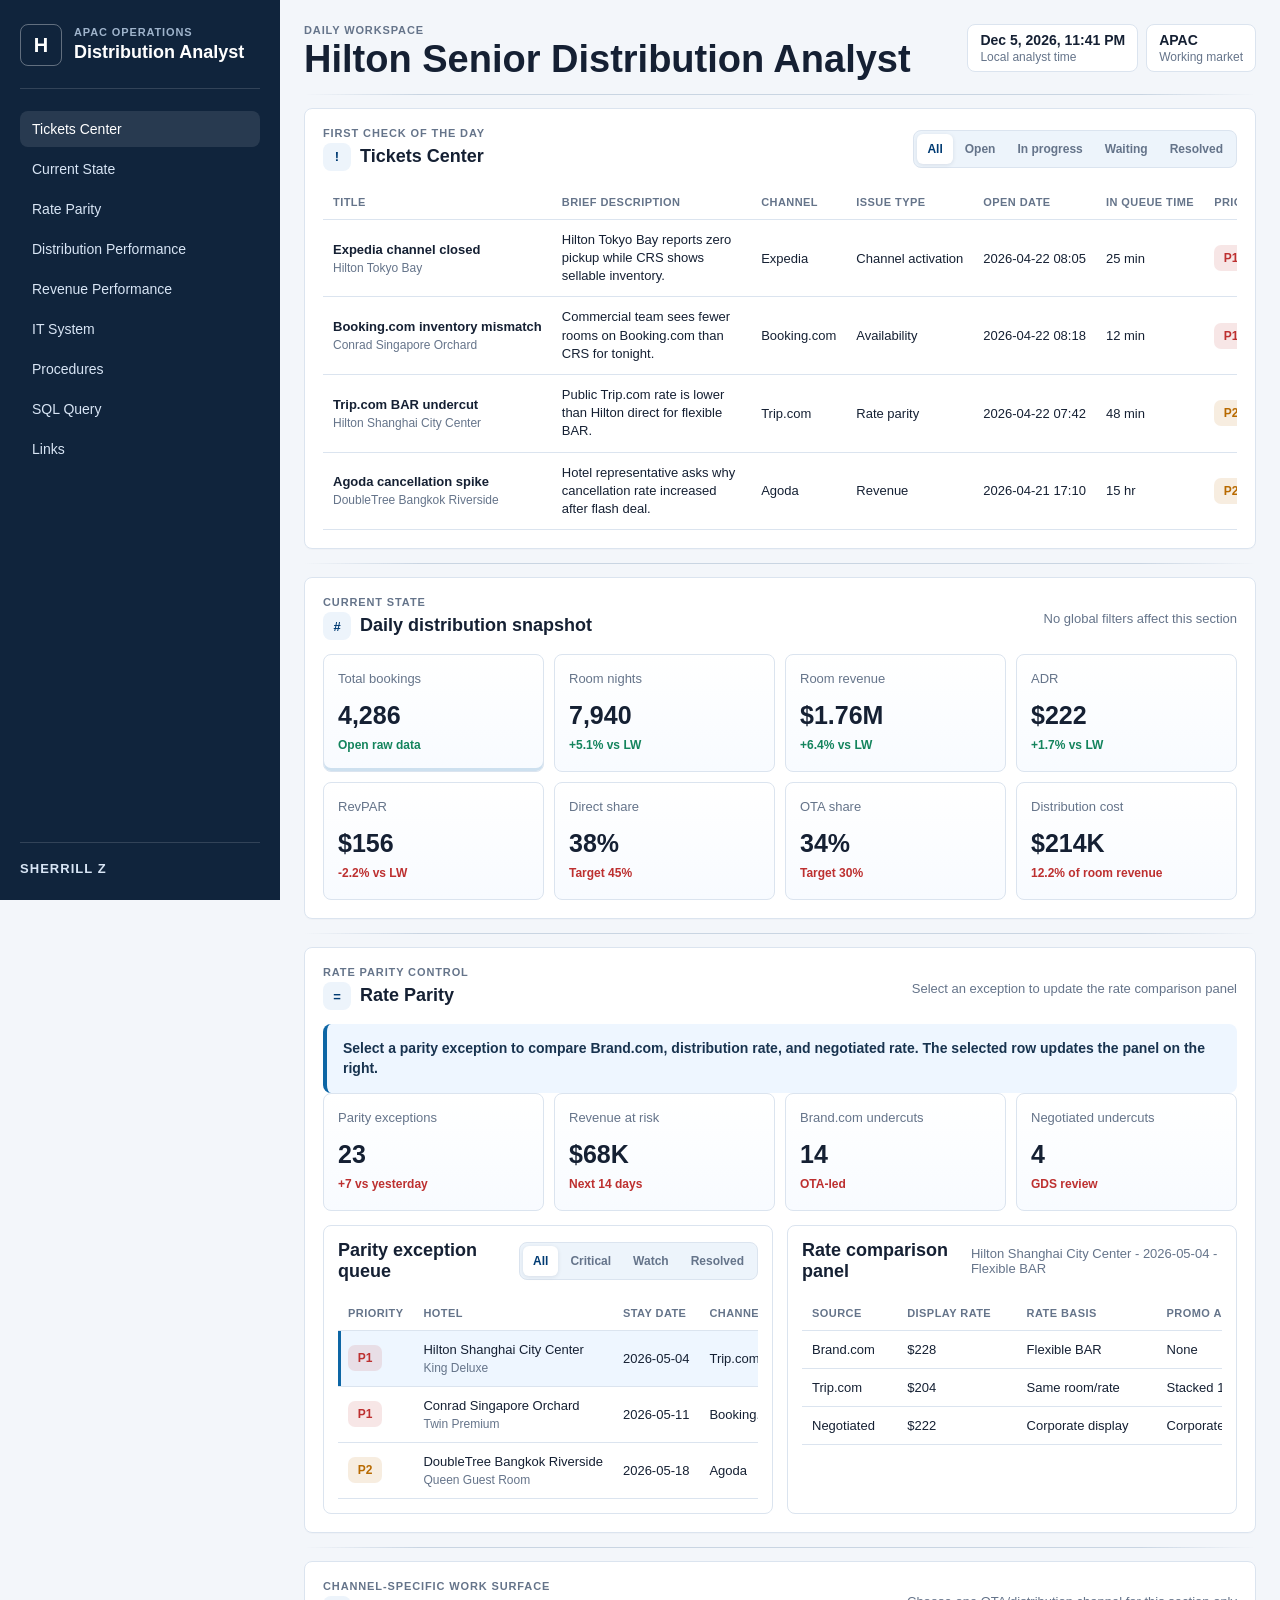
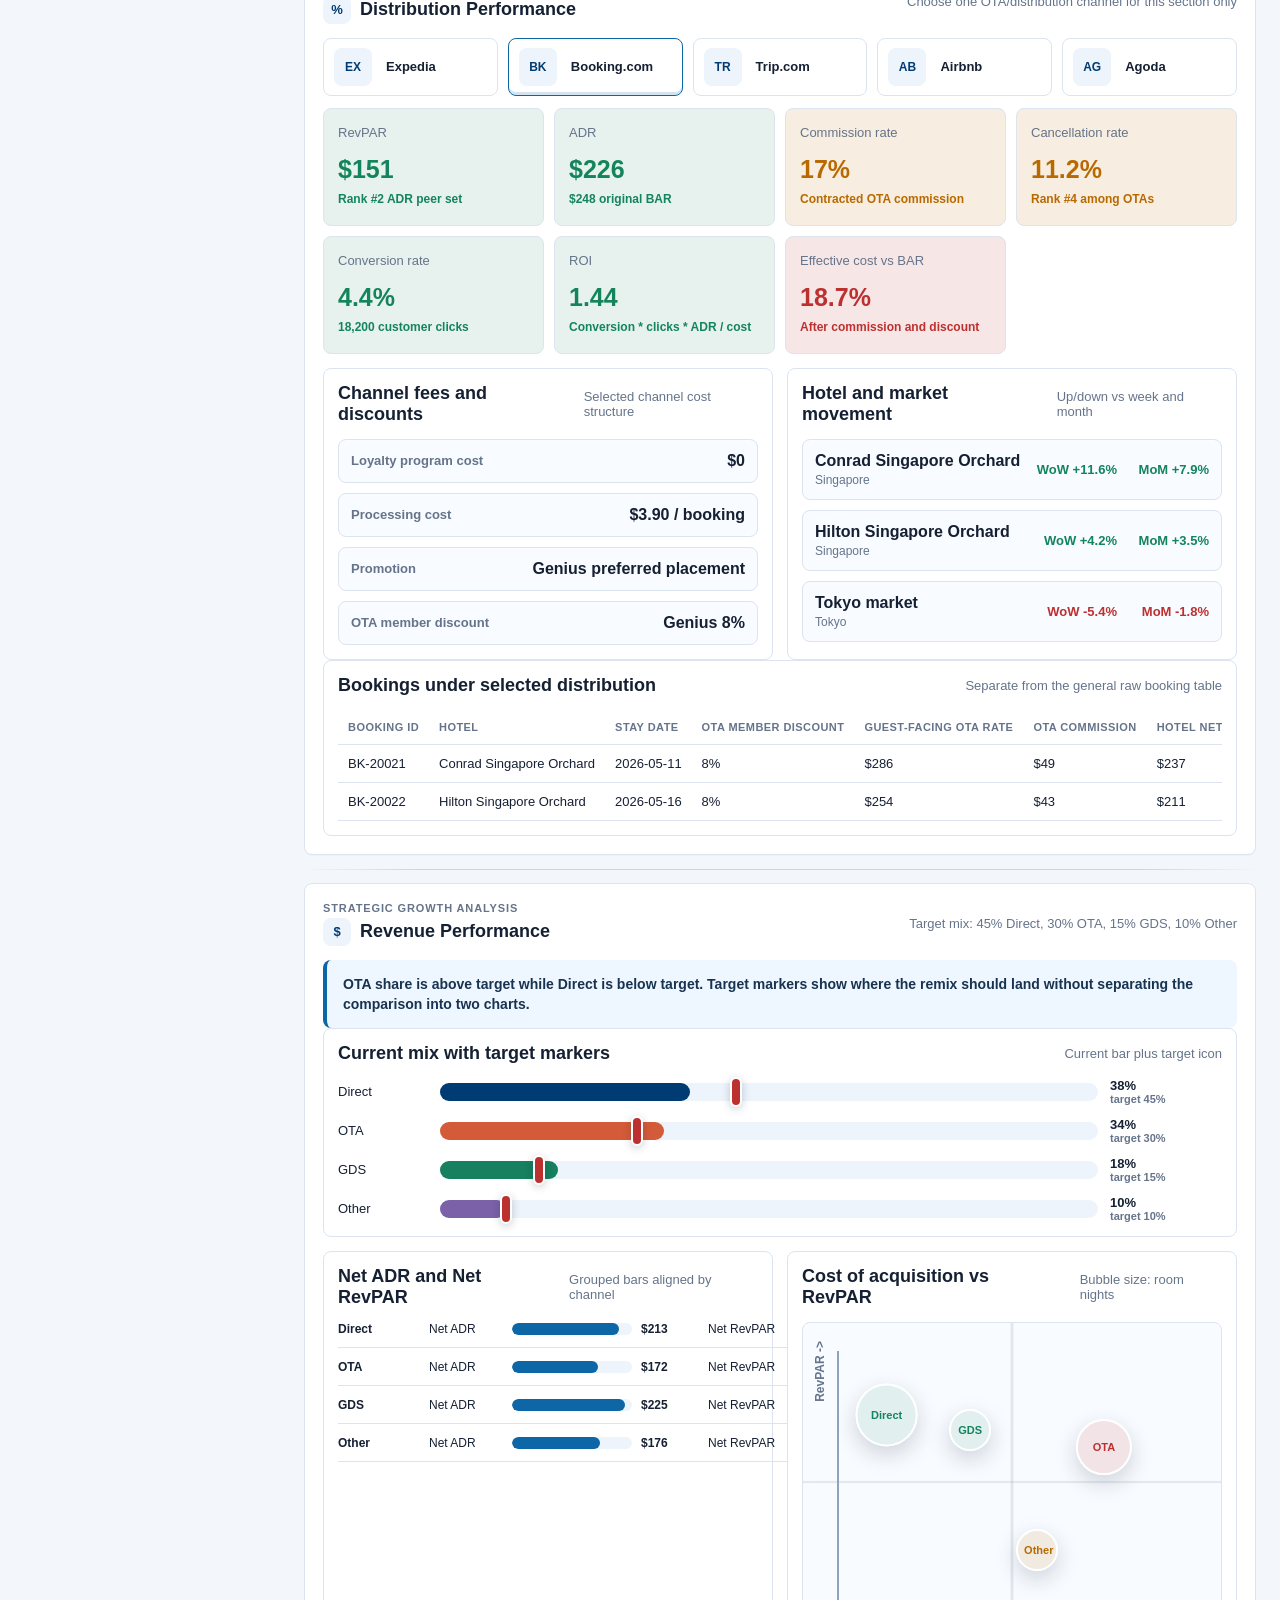
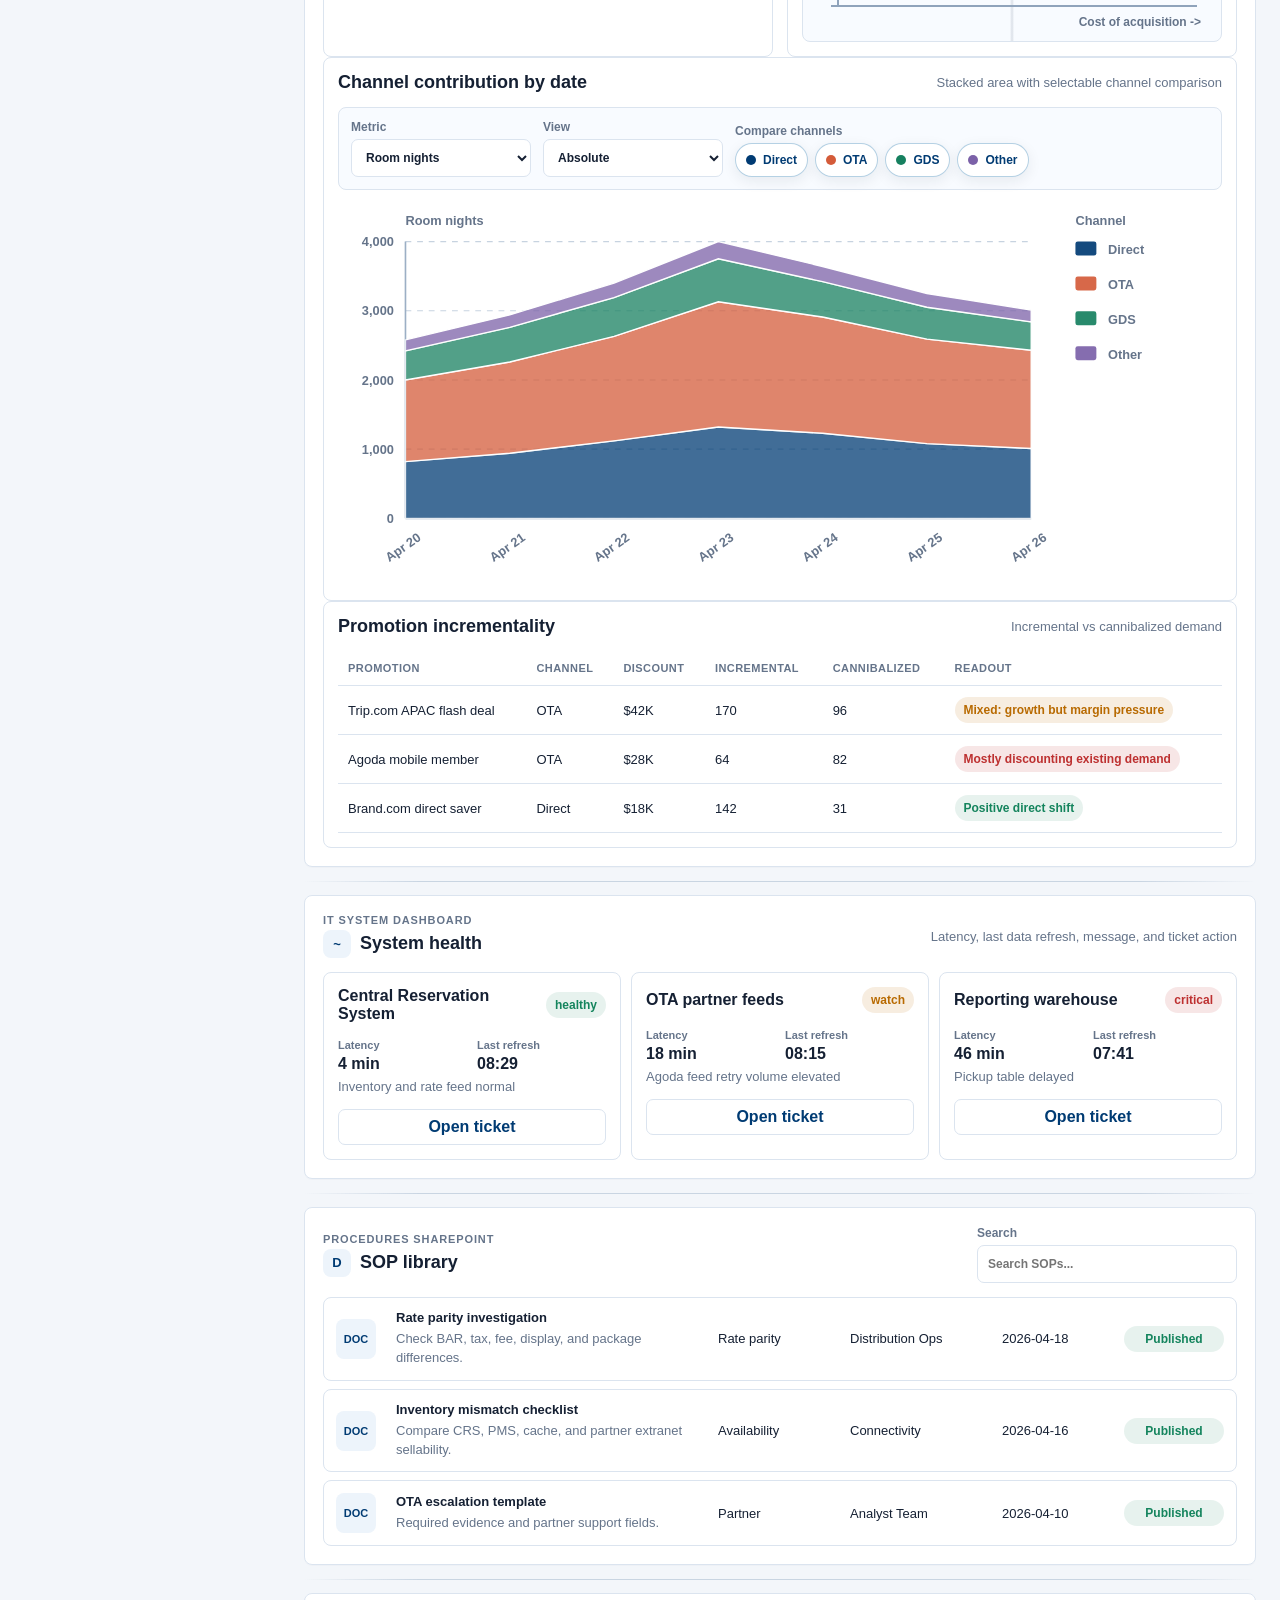
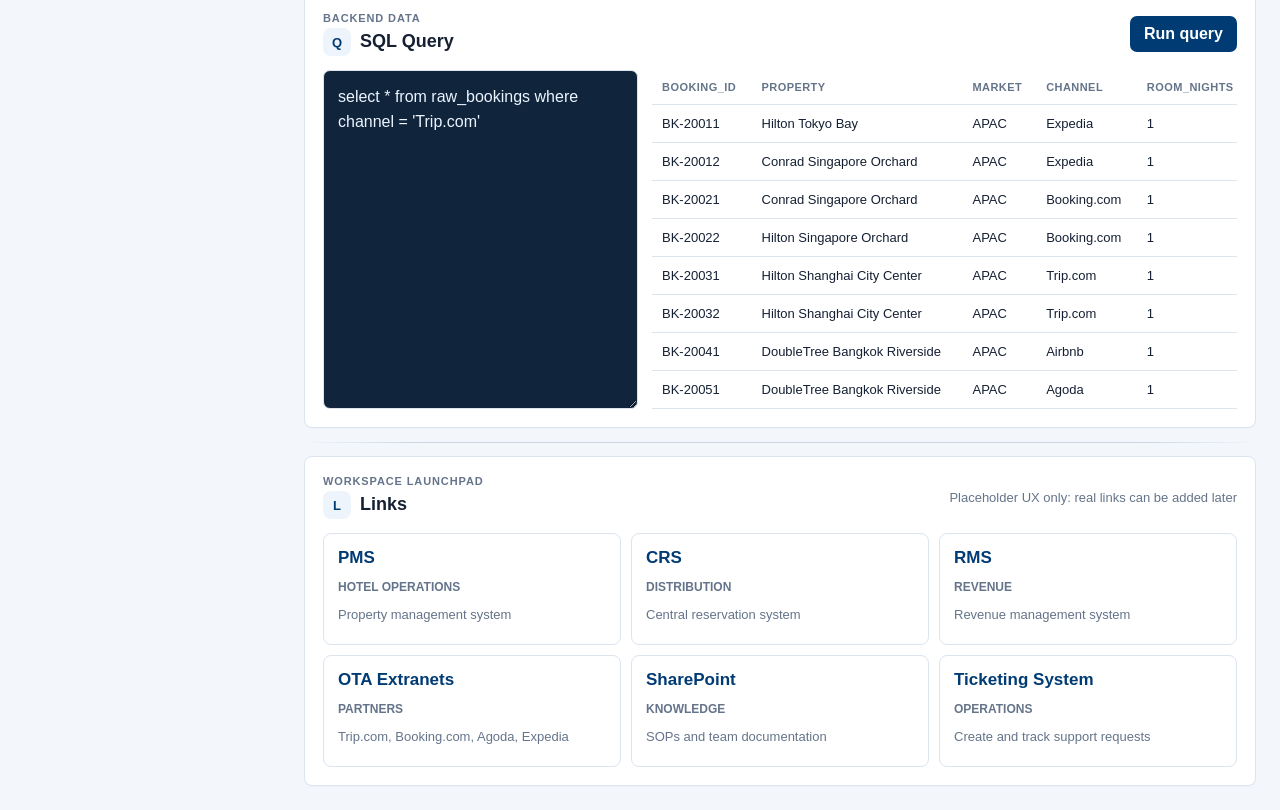
==== commit c12040db: "Add sidebar signature" ====
--- a/version2.html
+++ b/version2.html
@@ -28,6 +28,8 @@
           <a href="#sql-query" class="nav-link">SQL Query</a>
           <a href="#links" class="nav-link">Links</a>
         </nav>
+
+        <div class="sidebar-signature" aria-label="Dashboard owner">Sherrill Z</div>
       </aside>
 
       <main class="workspace">
--- a/styles.css
+++ b/styles.css
@@ -47,6 +47,8 @@
   position: sticky;
   top: 0;
   height: 100vh;
+  display: flex;
+  flex-direction: column;
   padding: 24px 20px;
   background: #10243c;
   color: #fff;
@@ -103,6 +105,17 @@
   display: grid;
   gap: 4px;
   margin-top: 22px;
+}
+
+.sidebar-signature {
+  margin-top: auto;
+  padding-top: 18px;
+  border-top: 1px solid rgba(255, 255, 255, 0.14);
+  color: #d8e5f5;
+  font-size: 13px;
+  font-weight: 900;
+  letter-spacing: 0.08em;
+  text-transform: uppercase;
 }
 
 .nav-link {
@@ -1168,6 +1181,10 @@
     height: auto;
   }
 
+  .sidebar-signature {
+    margin-top: 18px;
+  }
+
   .nav-list {
     grid-template-columns: repeat(3, minmax(140px, 1fr));
   }
